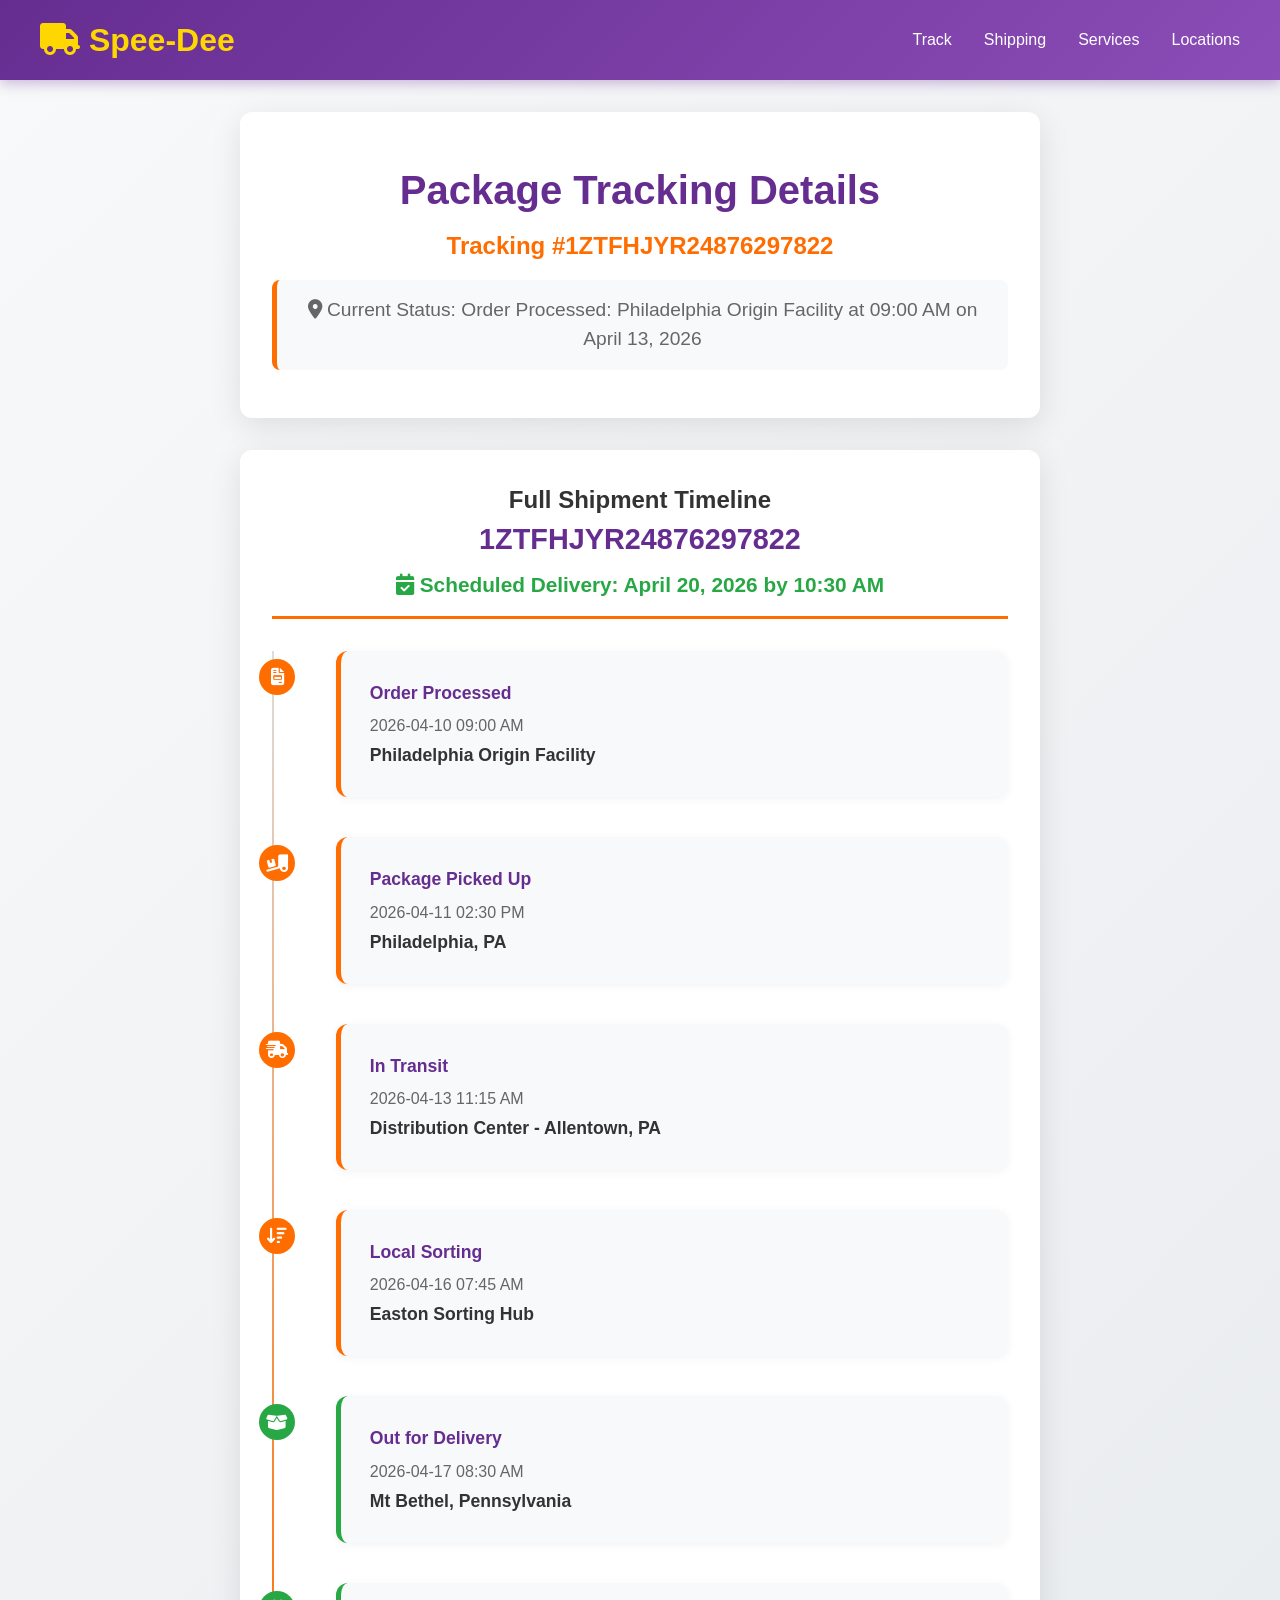
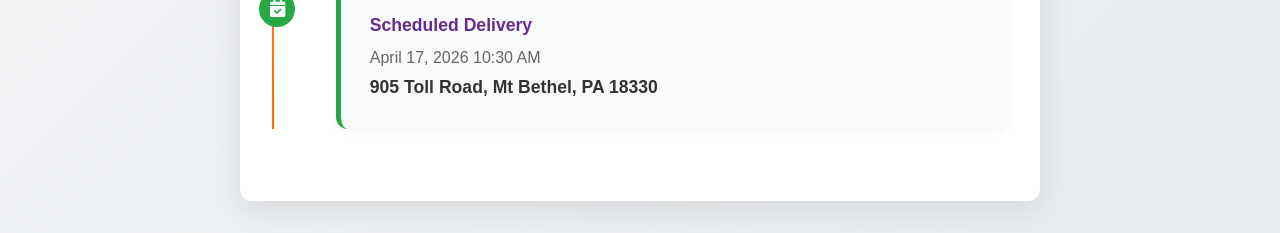
==== page.html @ 90066795 "Add files via upload" ====
<!DOCTYPE html>
<html lang="en">
<head>
  <meta charset="UTF-8" />
  <meta name="viewport" content="width=device-width, initial-scale=1.0" />
  <title>UPS ® Tracking - 1ZTFHJYR24876297822</title>
<link rel="stylesheet" href="https://cdnjs.cloudflare.com/ajax/libs/font-awesome/6.4.0/css/all.min.css">
  <link rel="stylesheet" href="styles.css">






  </head>

<body>

  <header>
    <div class="header-content">
      <div class="logo">
        <i class="fas fa-truck"></i> Spee-Dee
      </div>
      <nav>
        <div class="nav-links">
          <a href="#">Track</a>
          <a href="#">Shipping</a>
          <a href="#">Services</a>
          <a href="#">Locations</a>
        </div>
      </nav>
    </div>
  </header>

  <main>
    <section class="tracking-header">
      <h1>Package Tracking Details</h1>
      <div class="tracking-id">Tracking #1ZTFHJYR24876297822</div>
      <div class="current-status">
        <i class="fas fa-map-marker-alt"></i> Current Status: Order Processed: Philadelphia Origin Facility at 09:00 AM on April 13, 2026
      </div>
    </section>

    <section id="results">
      <div class="shipment-info">
        <h2>Full Shipment Timeline</h2>
        <div class="shipment-id">1ZTFHJYR24876297822</div>
        <div class="eta">
          <i class="fas fa-calendar-check"></i> Scheduled Delivery: April 20, 2026 by 10:30 AM
        </div>
      </div>
      <div class="timeline" id="timeline"></div>
    </section>
  </main>

  <script src="script.js" defer></script>



</body>
</html>
---- styles.css ----
* {
  margin: 0;
  padding: 0;
  box-sizing: border-box;
}

body {
  font-family: 'Helvetica Neue', Arial, sans-serif;
  line-height: 1.5;
  color: #333;
  background: linear-gradient(135deg, #f8f9fa 0%, #e9ecef 100%);
  min-height: 100vh;
}

header {
  background: linear-gradient(135deg, #662d91 0%, #8b4db7 100%);
  color: white;
  padding: 1rem 2rem;
  box-shadow: 0 4px 12px rgba(102, 45, 145, 0.3);
  position: sticky;
  top: 0;
  z-index: 100;
}

.header-content {
  max-width: 1200px;
  margin: 0 auto;
  display: flex;
  align-items: center;
  justify-content: space-between;
  flex-wrap: wrap;
}

.logo {
  font-size: 2rem;
  font-weight: bold;
  color: #ffd700;
}

.nav-links {
  display: flex;
  gap: 2rem;
}

.nav-links a {
  color: white;
  text-decoration: none;
  font-weight: 500;
  transition: color 0.3s;
}

.nav-links a:hover {
  color: #ffd700;
}

.tracking-header {
  text-align: center;
  padding: 3rem 2rem;
  background: white;
  margin: 2rem auto;
  max-width: 800px;
  border-radius: 12px;
  box-shadow: 0 8px 32px rgba(0,0,0,0.1);
}

.tracking-header h1 {
  font-size: 2.5rem;
  color: #662d91;
  margin-bottom: 0.5rem;
}

.tracking-id {
  font-size: 1.5rem;
  color: #ff6c00;
  font-weight: bold;
  margin-bottom: 1rem;
}

.current-status {
  font-size: 1.2rem;
  color: #666;
  background: #f8f9fa;
  padding: 1rem;
  border-radius: 8px;
  border-left: 5px solid #ff6c00;
}

#results {
  max-width: 800px;
  margin: 0 auto 2rem;
  padding: 2rem;
  background: white;
  border-radius: 12px;
  box-shadow: 0 8px 32px rgba(0,0,0,0.1);
}

.shipment-info {
  text-align: center;
  margin-bottom: 2rem;
  padding-bottom: 1rem;
  border-bottom: 3px solid #ff6c00;
}

.shipment-id {
  font-size: 1.8rem;
  color: #662d91;
  font-weight: bold;
}

.eta {
  font-size: 1.3rem;
  color: #28a745;
  font-weight: bold;
  margin-top: 0.5rem;
}

.timeline {
  position: relative;
  padding-left: 2rem;
}

.timeline::before {
  content: '';
  position: absolute;
  left: 0;
  top: 0;
  bottom: 0;
  width: 2px;
  background: linear-gradient(to bottom, #ddd, #ff6c00);
}

.status-item {
  position: relative;
  margin-bottom: 2.5rem;
  opacity: 0;
  transform: translateX(-30px);
  animation: slideIn 0.6s forwards;
}

.status-item:nth-child(even) {
  animation-delay: 0.1s;
}

.status-item:nth-child(odd) {
  animation-delay: 0.2s;
}

@keyframes slideIn {
  to {
    opacity: 1;
    transform: translateX(0);
  }
}

.status-icon {
  position: absolute;
  left: -45px;
  top: 0.5rem;
  width: 36px;
  height: 36px;
  background: #ff6c00;
  border-radius: 50%;
  display: flex;
  align-items: center;
  justify-content: center;
  color: white;
  font-size: 1.1rem;
}

.status-content {
  background: #f8f9fa;
  padding: 1.8rem;
  border-radius: 12px;
  border-left: 5px solid #ff6c00;
  margin-left: 2rem;
  box-shadow: 0 2px 10px rgba(0,0,0,0.05);
}

.status-title {
  font-weight: bold;
  color: #662d91;
  font-size: 1.1rem;
  margin-bottom: 0.5rem;
}

.status-date {
  color: #666;
  font-size: 1rem;
  margin-bottom: 0.25rem;
}

.status-location {
  font-weight: 600;
  color: #333;
  font-size: 1.1rem;
}

.delivered .status-icon, .scheduled .status-icon {
  background: #28a745;
}

.delivered .status-content, .scheduled .status-content {
  border-left-color: #28a745;
}

@media (max-width: 768px) {
  .header-content {
    flex-direction: column;
    gap: 1rem;
  }

  .nav-links {
    gap: 1rem;
  }

  .timeline {
    padding-left: 1.5rem;
  }

  .status-icon {
    left: -30px;
    width: 32px;
    height: 32px;
  }

  .status-content {
    margin-left: 2rem;
  }
}
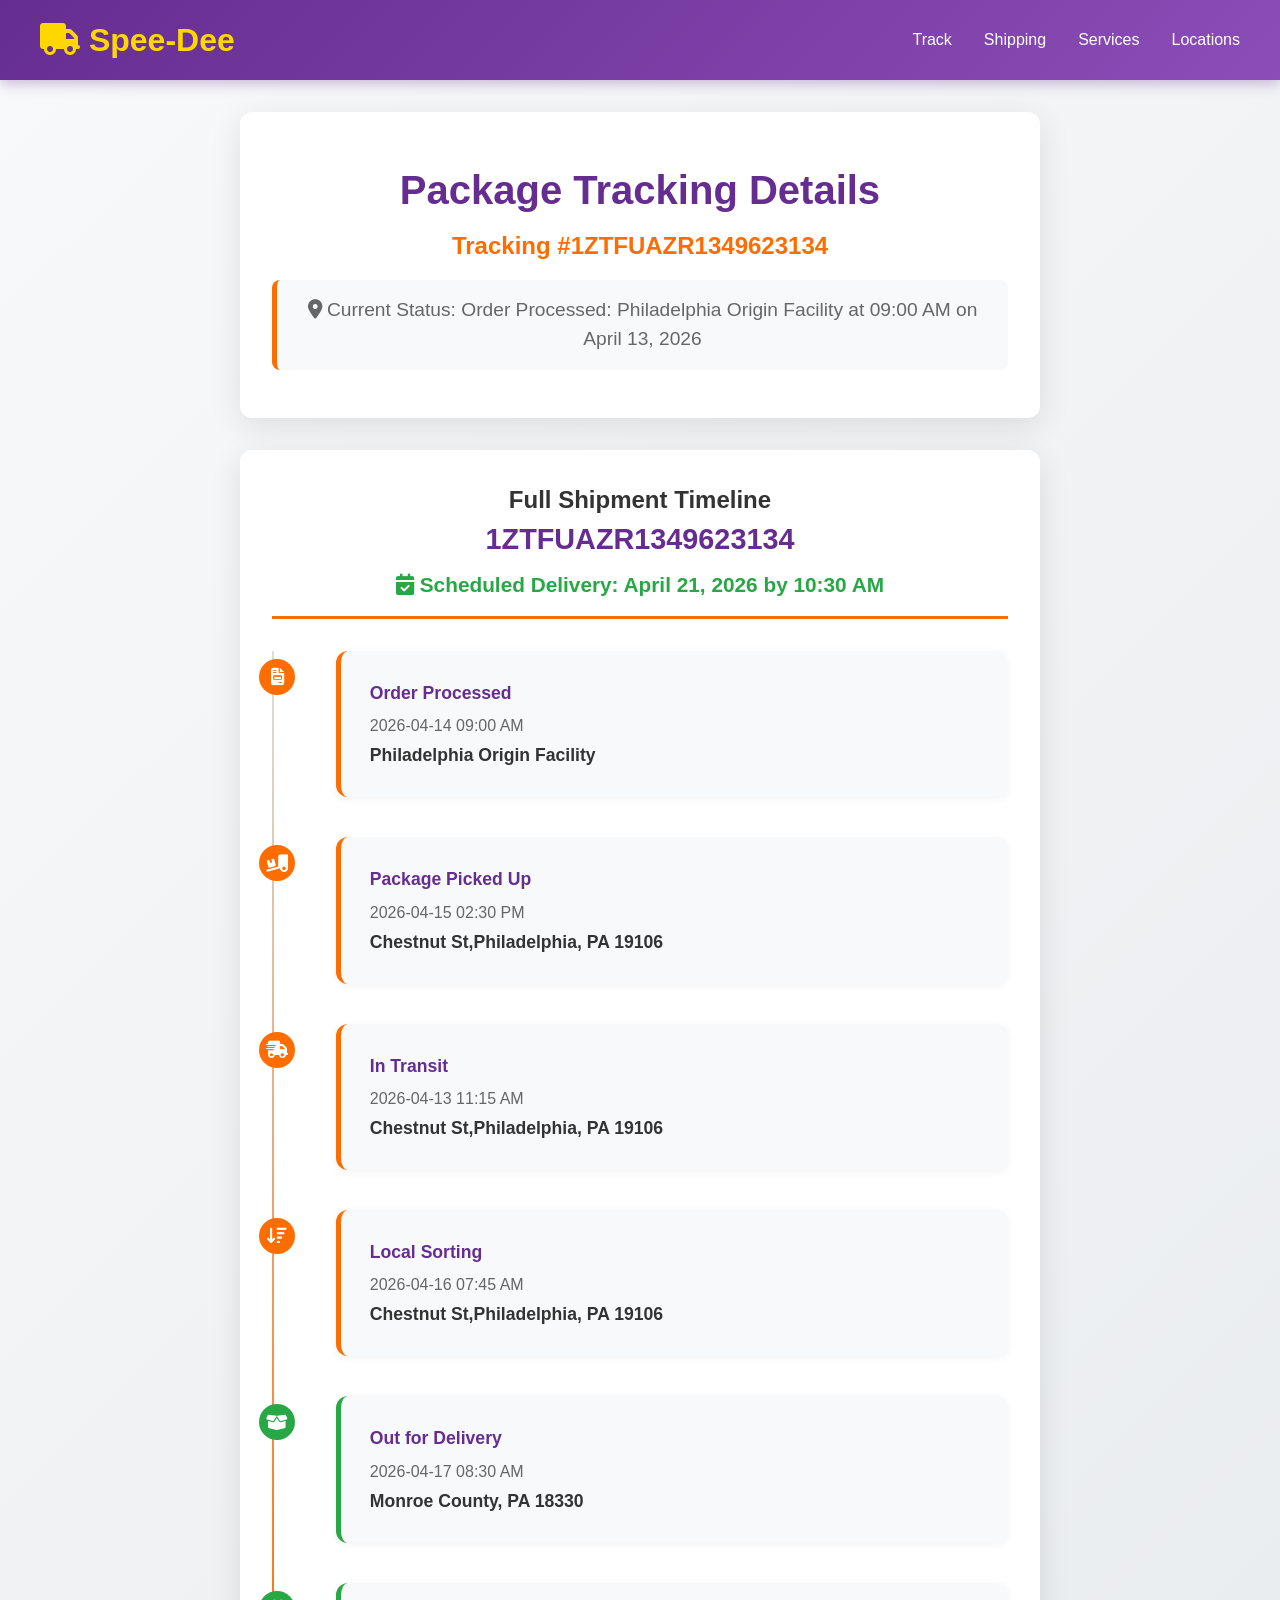
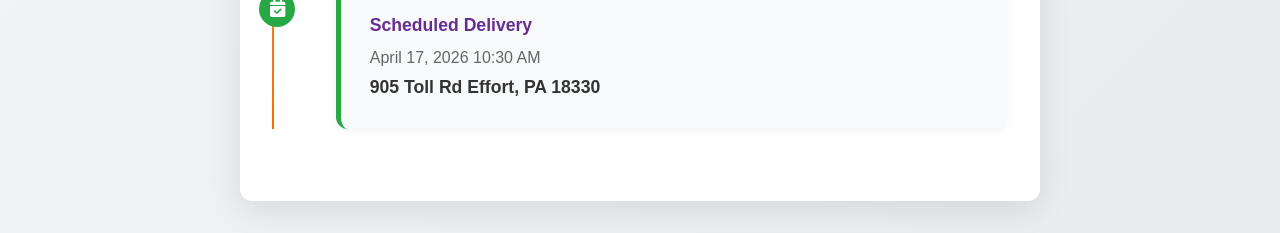
==== commit f272b940: "Minor edits to tracking id" ====
--- a/page.html
+++ b/page.html
@@ -3,7 +3,7 @@
 <head>
   <meta charset="UTF-8" />
   <meta name="viewport" content="width=device-width, initial-scale=1.0" />
-  <title>UPS ® Tracking - 1ZTFHJYR24876297822</title>
+  <title>UPS ® Tracking - 1ZTFUAZR1349623134</title>
 <link rel="stylesheet" href="https://cdnjs.cloudflare.com/ajax/libs/font-awesome/6.4.0/css/all.min.css">
   <link rel="stylesheet" href="styles.css">
 
@@ -35,7 +35,7 @@
   <main>
     <section class="tracking-header">
       <h1>Package Tracking Details</h1>
-      <div class="tracking-id">Tracking #1ZTFHJYR24876297822</div>
+      <div class="tracking-id">Tracking #1ZTFUAZR1349623134</div>
       <div class="current-status">
         <i class="fas fa-map-marker-alt"></i> Current Status: Order Processed: Philadelphia Origin Facility at 09:00 AM on April 13, 2026
       </div>
@@ -44,9 +44,9 @@
     <section id="results">
       <div class="shipment-info">
         <h2>Full Shipment Timeline</h2>
-        <div class="shipment-id">1ZTFHJYR24876297822</div>
+        <div class="shipment-id">1ZTFUAZR1349623134</div>
         <div class="eta">
-          <i class="fas fa-calendar-check"></i> Scheduled Delivery: April 20, 2026 by 10:30 AM
+          <i class="fas fa-calendar-check"></i> Scheduled Delivery: April 21, 2026 by 10:30 AM
         </div>
       </div>
       <div class="timeline" id="timeline"></div>
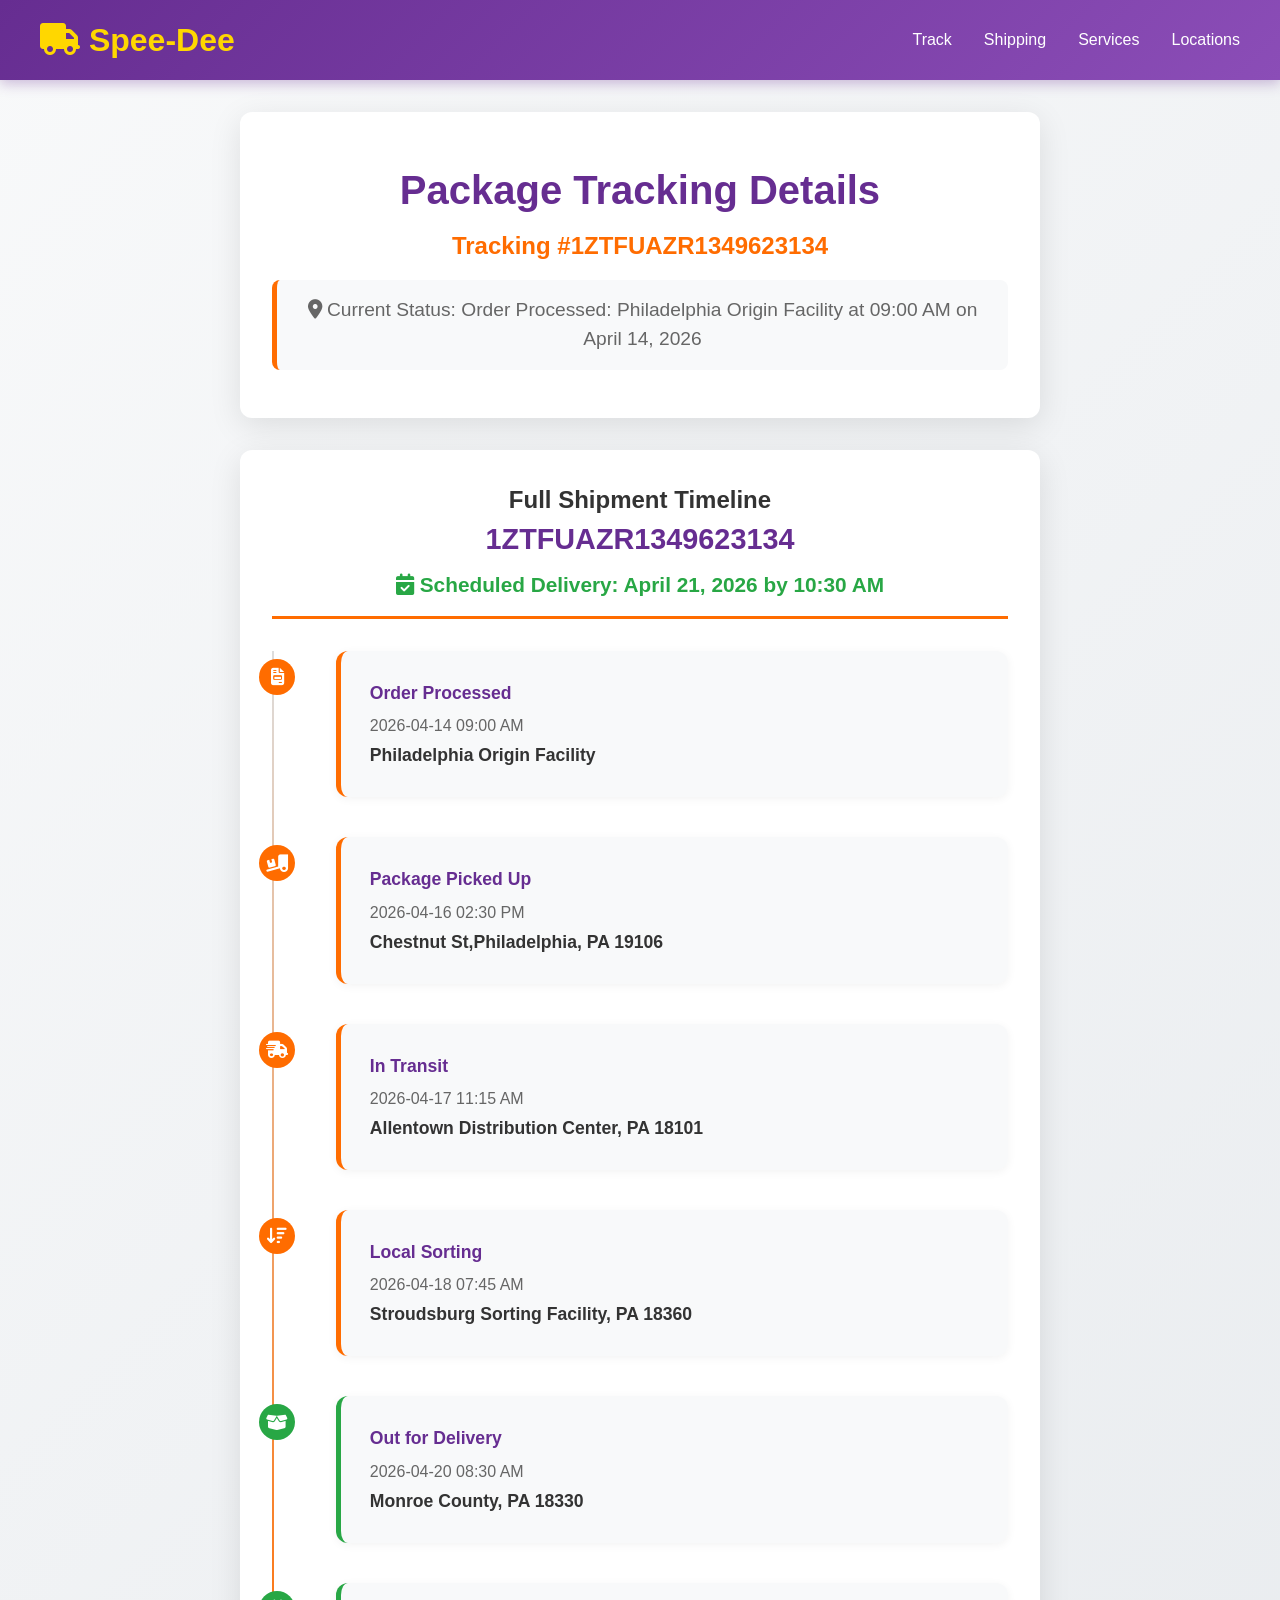
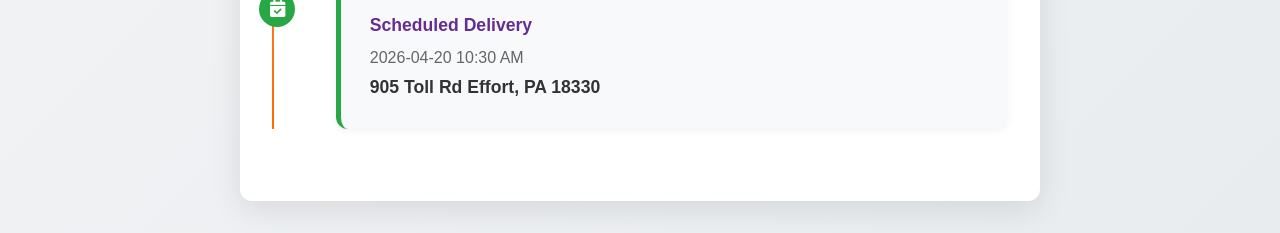
==== commit 264847ec: "time changes" ====
--- a/page.html
+++ b/page.html
@@ -37,7 +37,7 @@
       <h1>Package Tracking Details</h1>
       <div class="tracking-id">Tracking #1ZTFUAZR1349623134</div>
       <div class="current-status">
-        <i class="fas fa-map-marker-alt"></i> Current Status: Order Processed: Philadelphia Origin Facility at 09:00 AM on April 13, 2026
+        <i class="fas fa-map-marker-alt"></i> Current Status: Order Processed: Philadelphia Origin Facility at 09:00 AM on April 14, 2026
       </div>
     </section>
 
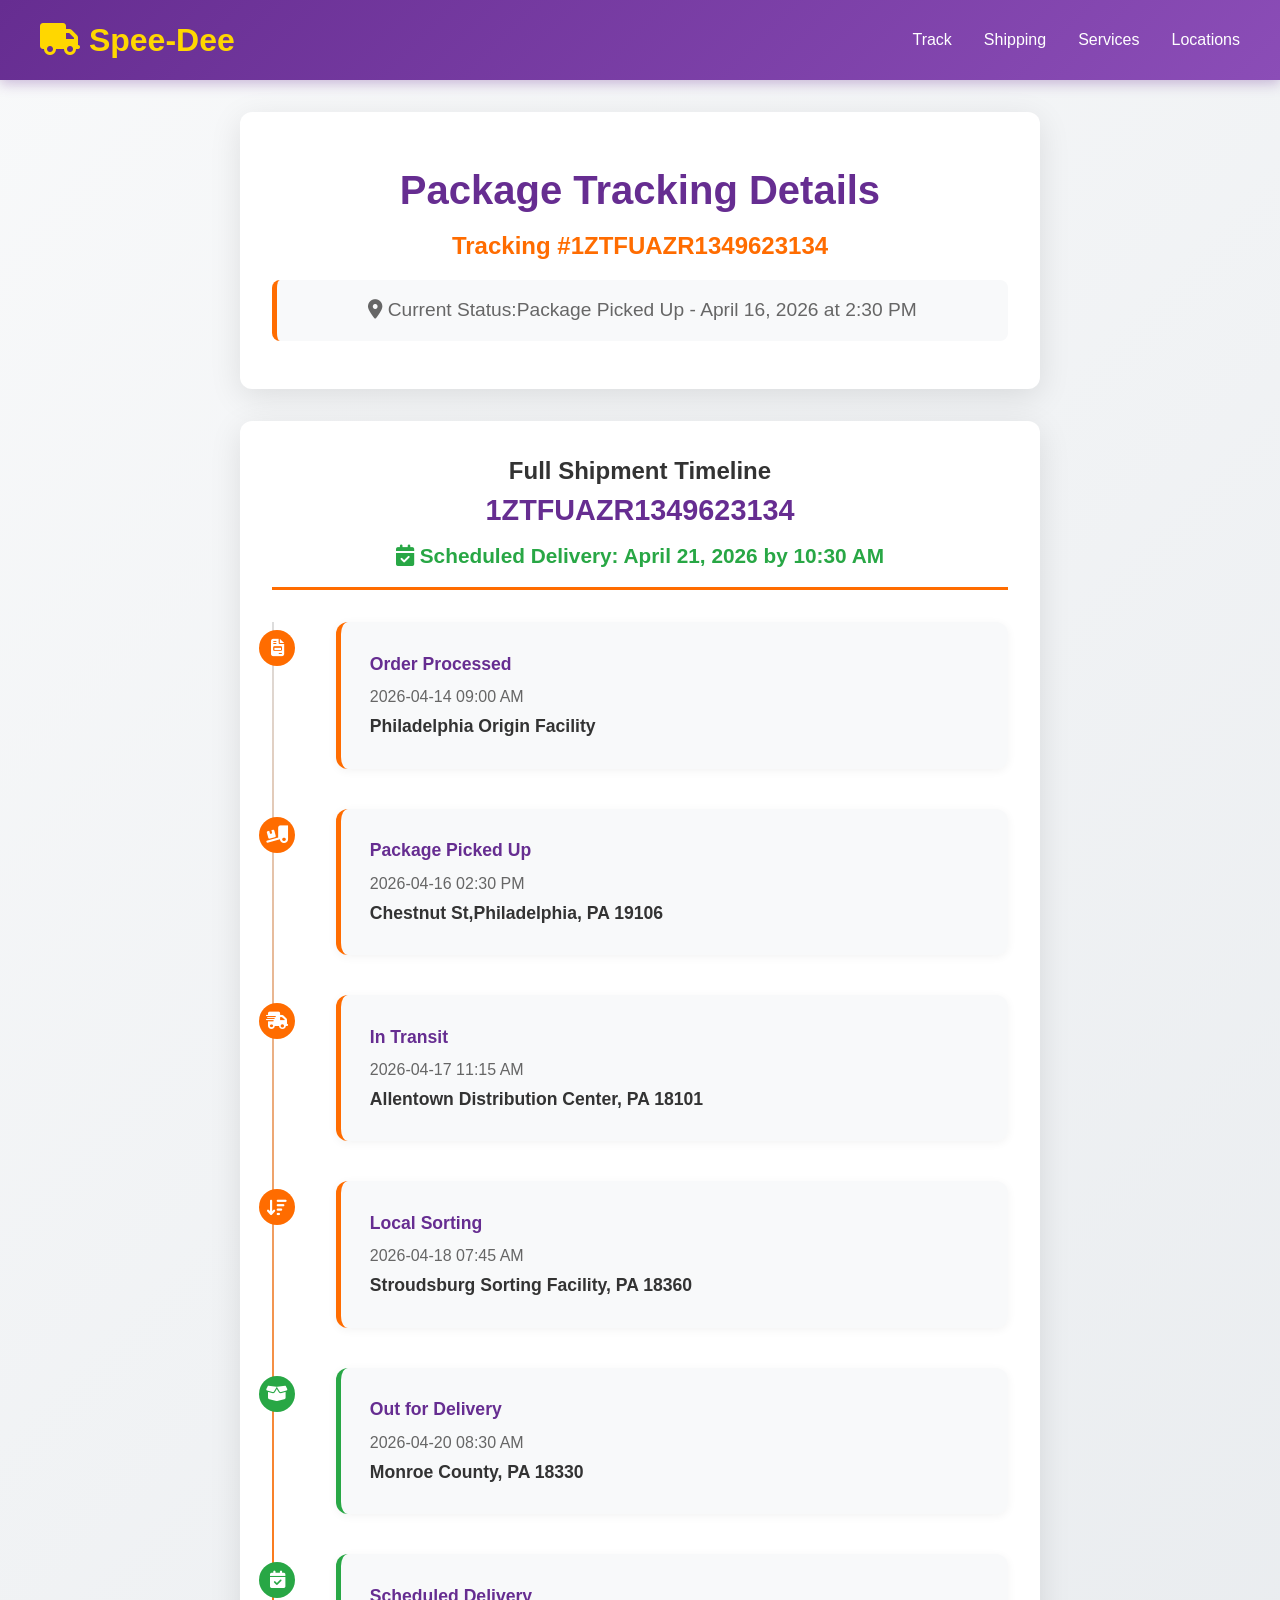
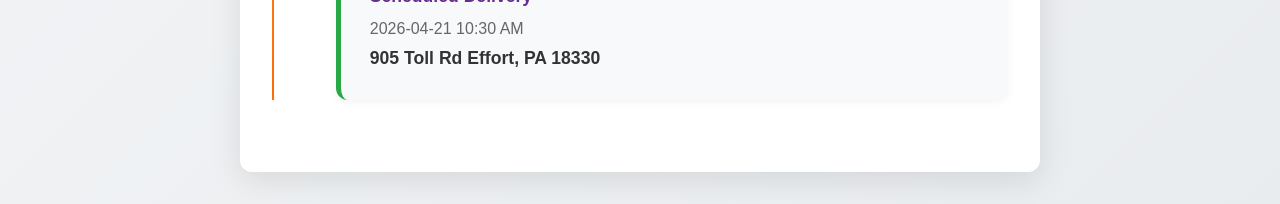
==== commit 018362b4: "update" ====
--- a/page.html
+++ b/page.html
@@ -37,8 +37,7 @@
       <h1>Package Tracking Details</h1>
       <div class="tracking-id">Tracking #1ZTFUAZR1349623134</div>
       <div class="current-status">
-        <i class="fas fa-map-marker-alt"></i> Current Status: Order Processed: Philadelphia Origin Facility at 09:00 AM on April 14, 2026
-      </div>
+        <i class="fas fa-map-marker-alt"></i> Current Status:Package Picked Up - April 16, 2026 at 2:30 PM
     </section>
 
     <section id="results">
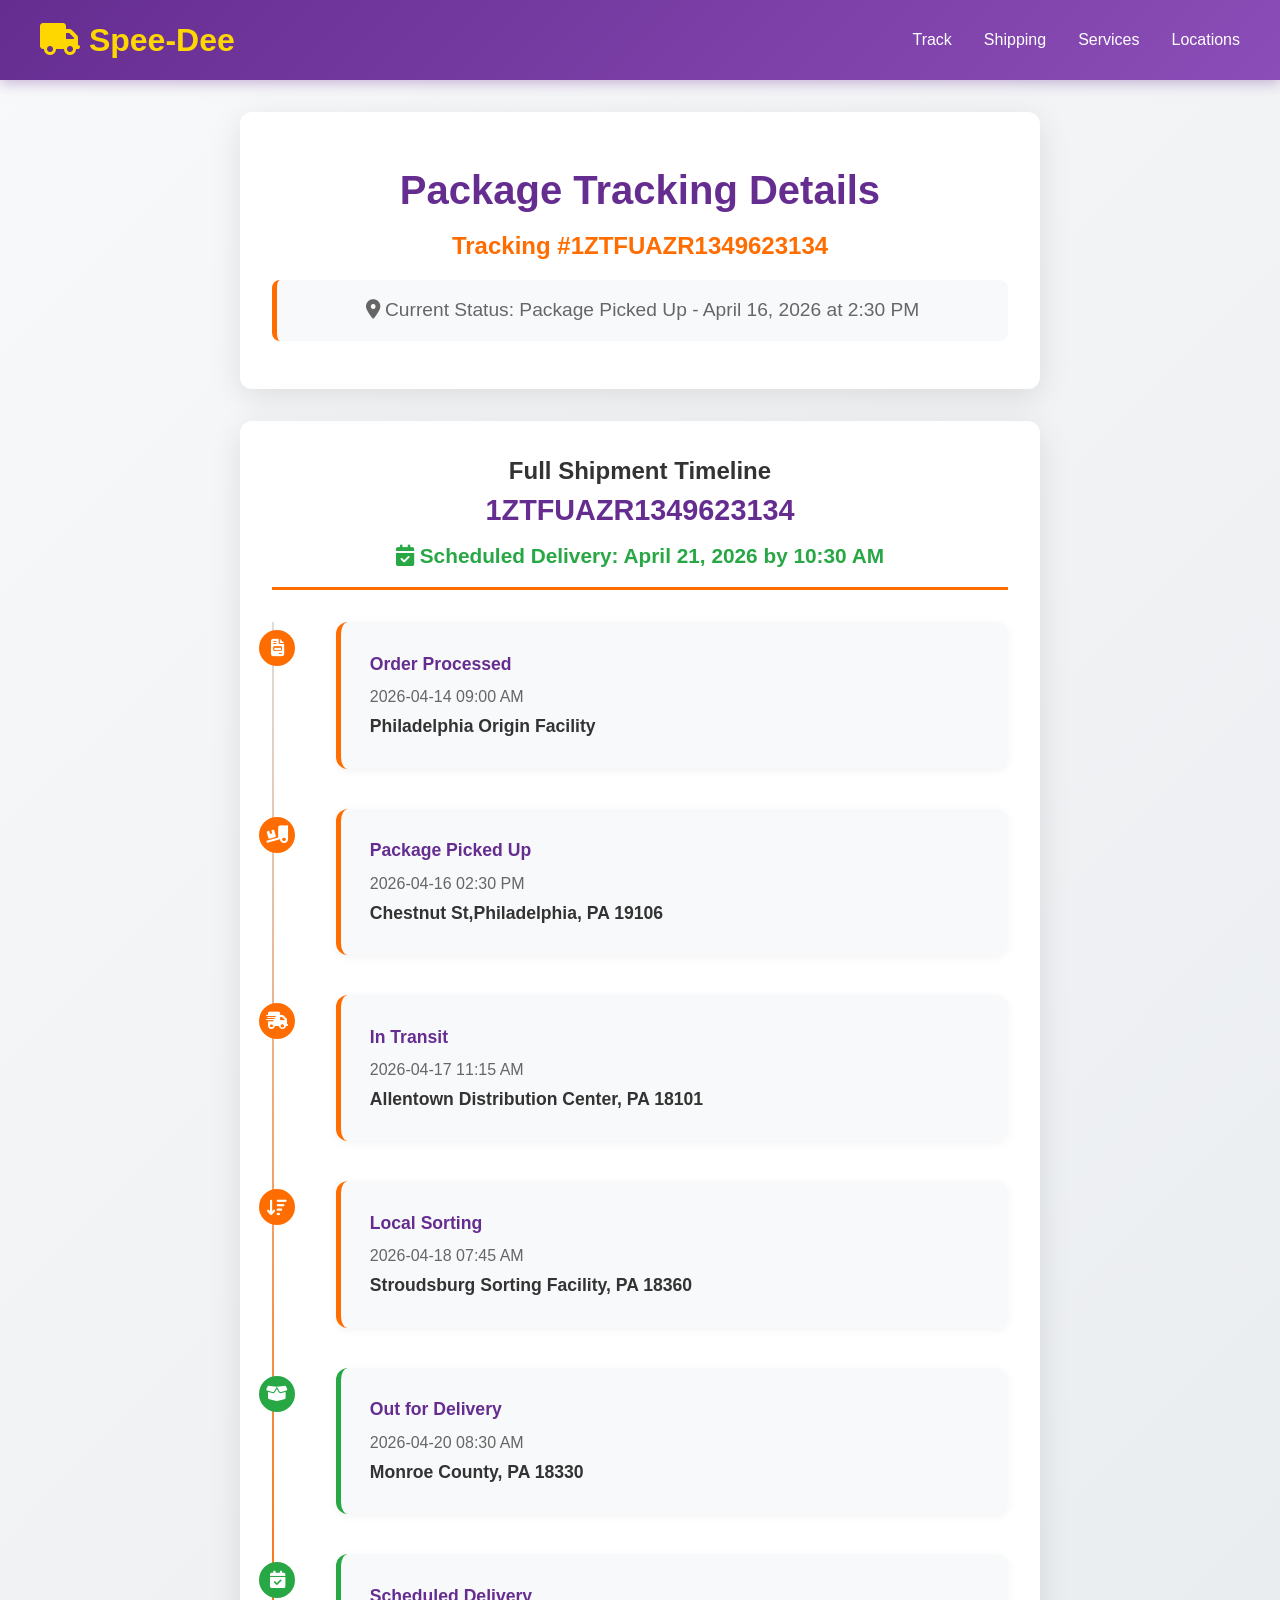
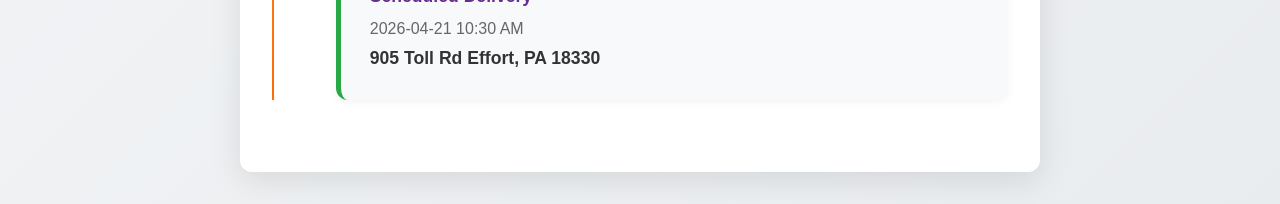
==== commit 71b26b81: "space" ====
--- a/page.html
+++ b/page.html
@@ -37,7 +37,7 @@
       <h1>Package Tracking Details</h1>
       <div class="tracking-id">Tracking #1ZTFUAZR1349623134</div>
       <div class="current-status">
-        <i class="fas fa-map-marker-alt"></i> Current Status:Package Picked Up - April 16, 2026 at 2:30 PM
+        <i class="fas fa-map-marker-alt"></i> Current Status: Package Picked Up - April 16, 2026 at 2:30 PM
     </section>
 
     <section id="results">
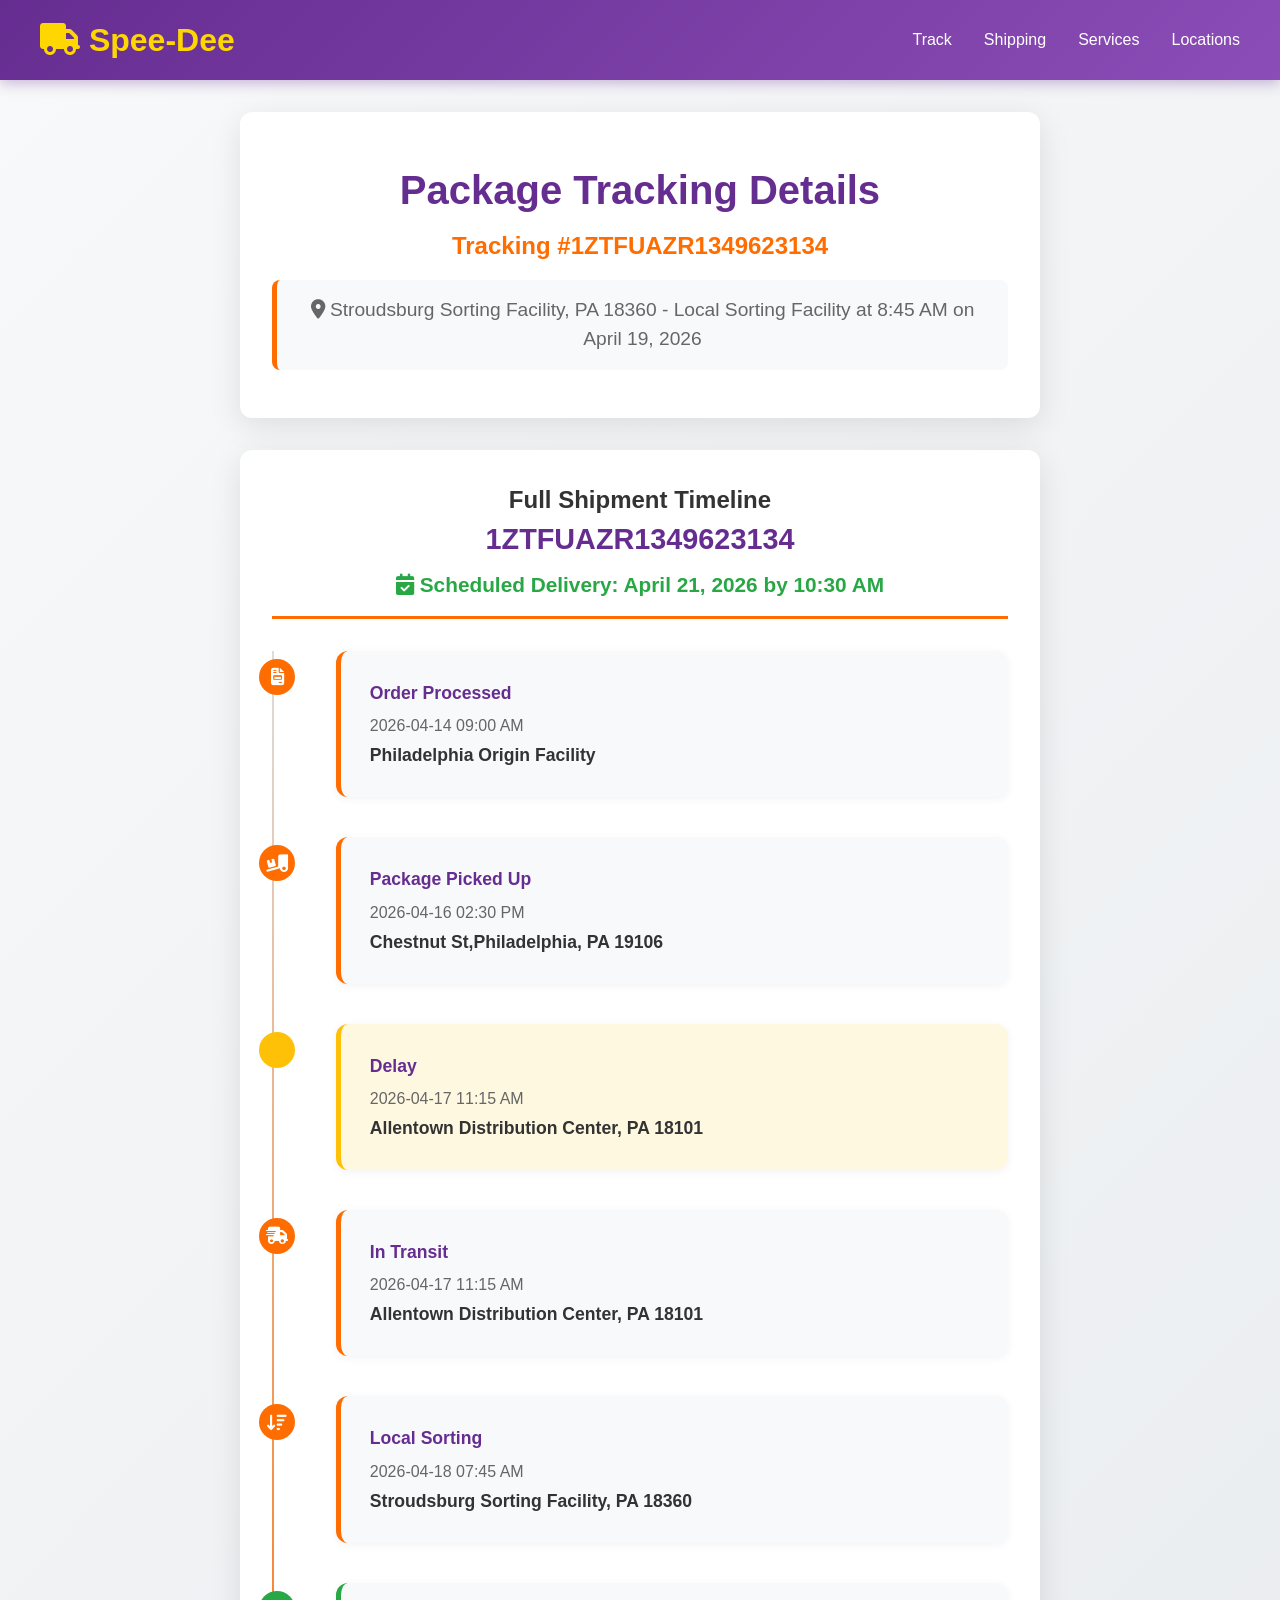
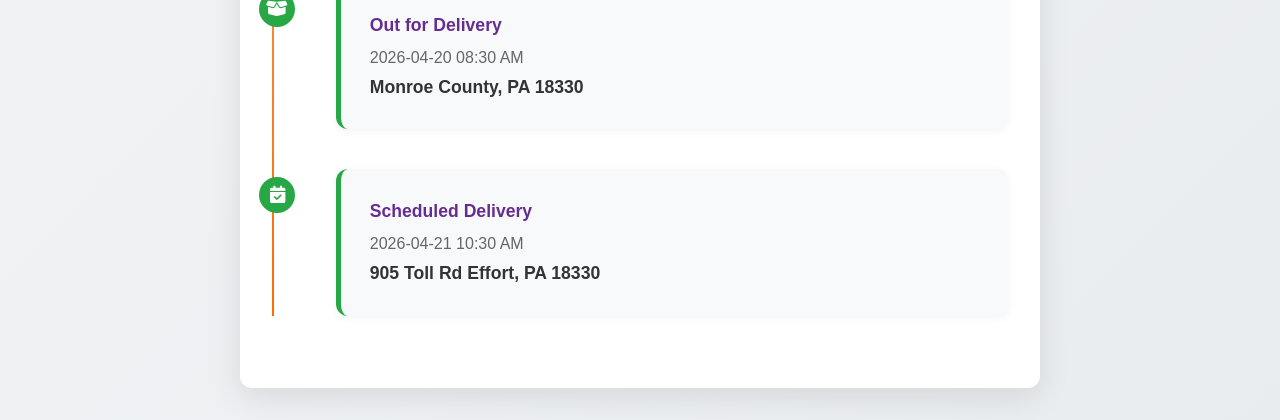
==== commit 8ce64668: "hb" ====
--- a/page.html
+++ b/page.html
@@ -37,7 +37,7 @@
       <h1>Package Tracking Details</h1>
       <div class="tracking-id">Tracking #1ZTFUAZR1349623134</div>
       <div class="current-status">
-        <i class="fas fa-map-marker-alt"></i> Current Status: Package Picked Up - April 16, 2026 at 2:30 PM
+        <i class="fas fa-map-marker-alt"></i> Stroudsburg Sorting Facility, PA 18360 - Local Sorting Facility at 8:45 AM on April 19, 2026
     </section>
 
     <section id="results">
--- a/styles.css
+++ b/styles.css
@@ -199,6 +199,16 @@
   background: #28a745;
 }
 
+.warning .status-icon {
+  background: #ffc107;
+  color: #333;
+}
+
+.warning .status-content {
+  border-left-color: #ffc107;
+  background: #fff8e1;
+}
+
 .delivered .status-content, .scheduled .status-content {
   border-left-color: #28a745;
 }
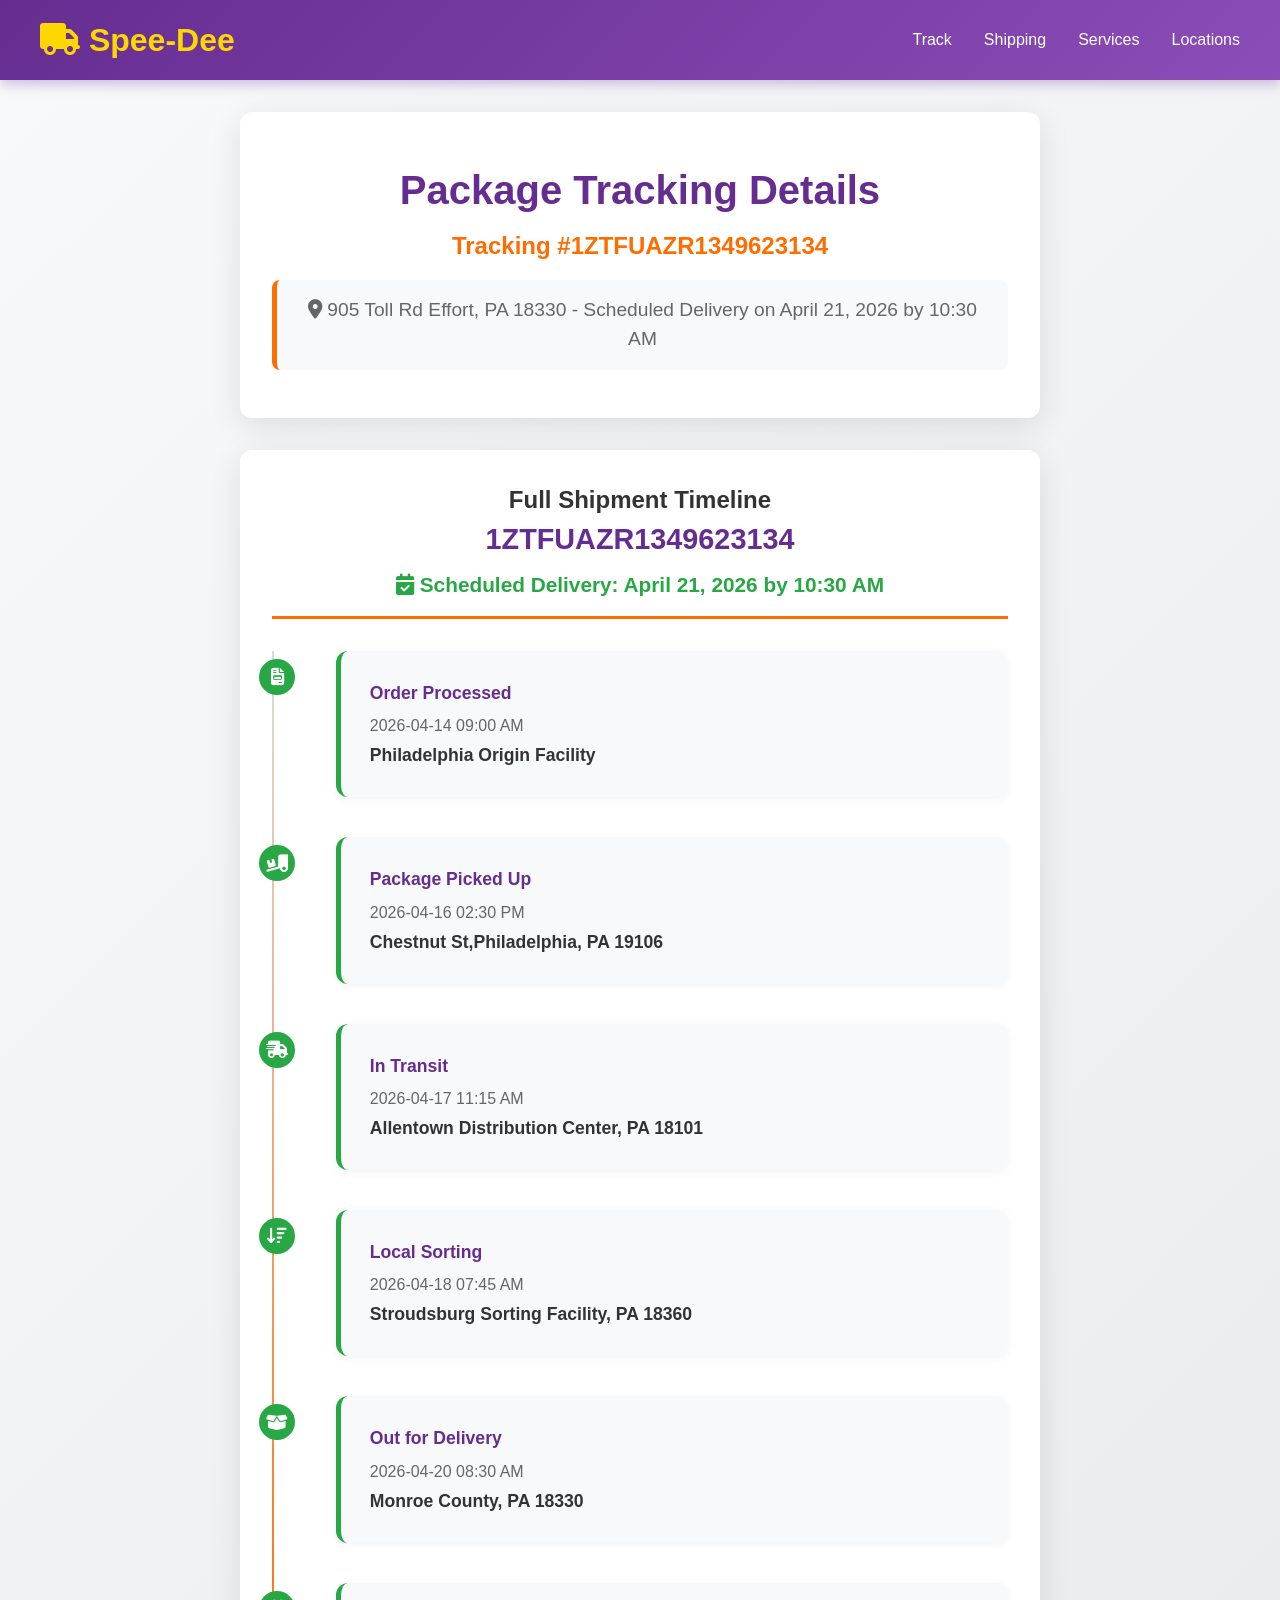
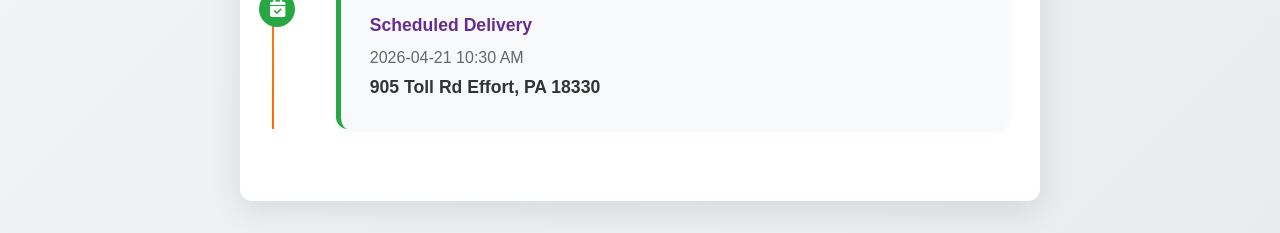
==== commit 41ebf04a: "edited" ====
--- a/page.html
+++ b/page.html
@@ -1,21 +1,14 @@
-  <!DOCTYPE html>
+<!DOCTYPE html>
 <html lang="en">
 <head>
   <meta charset="UTF-8" />
   <meta name="viewport" content="width=device-width, initial-scale=1.0" />
-  <title>UPS ® Tracking - 1ZTFUAZR1349623134</title>
-<link rel="stylesheet" href="https://cdnjs.cloudflare.com/ajax/libs/font-awesome/6.4.0/css/all.min.css">
+  <title>Spee-Dee Tracking - 1ZTFUAZR1349623134</title>
+  <link rel="stylesheet" href="https://cdnjs.cloudflare.com/ajax/libs/font-awesome/6.4.0/css/all.min.css">
   <link rel="stylesheet" href="styles.css">
-
-
-
-
-
-
-  </head>
+</head>
 
 <body>
-
   <header>
     <div class="header-content">
       <div class="logo">
@@ -37,7 +30,8 @@
       <h1>Package Tracking Details</h1>
       <div class="tracking-id">Tracking #1ZTFUAZR1349623134</div>
       <div class="current-status">
-        <i class="fas fa-map-marker-alt"></i> Stroudsburg Sorting Facility, PA 18360 - Local Sorting Facility at 8:45 AM on April 19, 2026
+        <i class="fas fa-map-marker-alt"></i> 905 Toll Rd Effort, PA 18330 - Scheduled Delivery on April 21, 2026 by 10:30 AM
+      </div>
     </section>
 
     <section id="results">
@@ -53,9 +47,5 @@
   </main>
 
   <script src="script.js" defer></script>
-
-
-
 </body>
 </html>
-
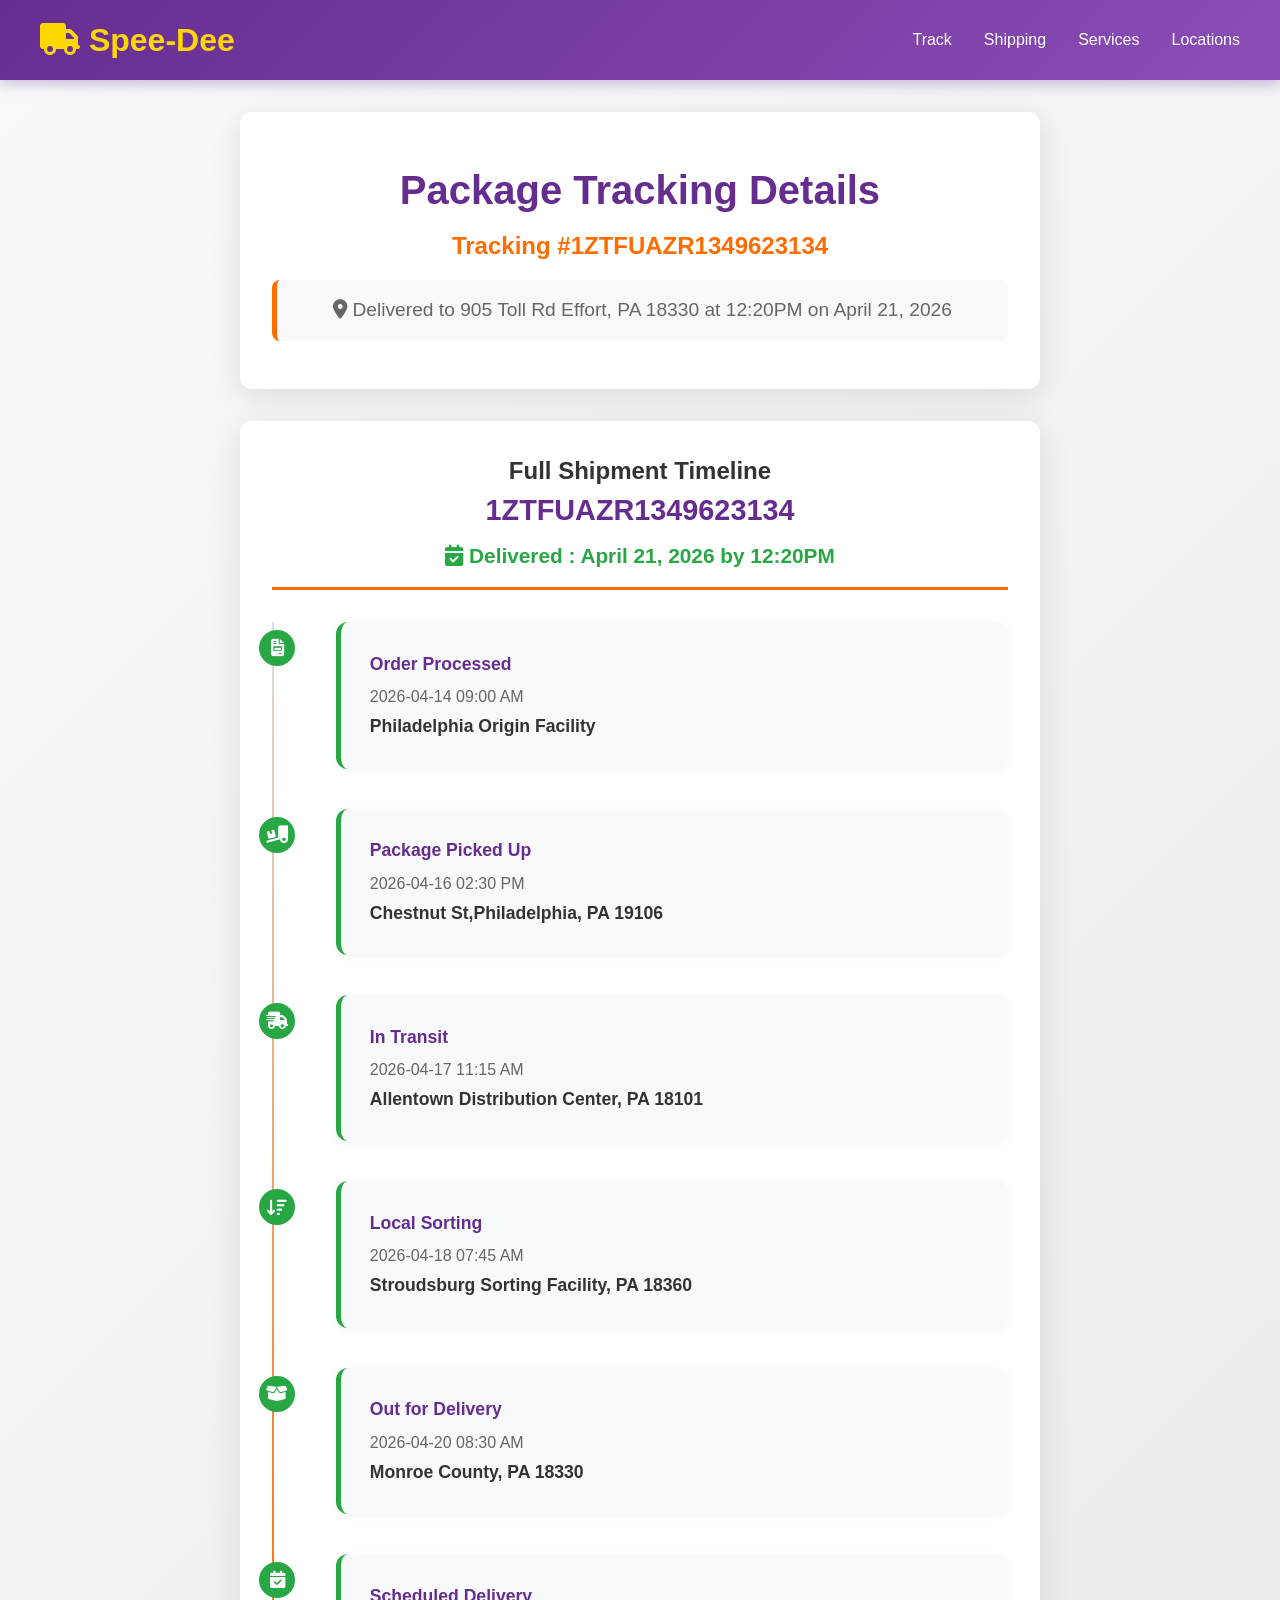
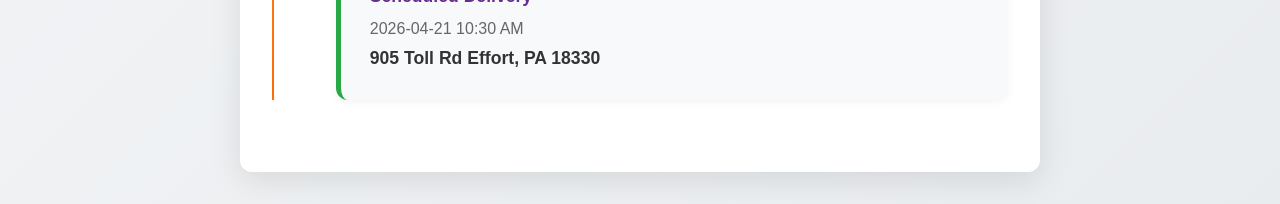
==== commit 7850ed3f: "DELIVERED" ====
--- a/page.html
+++ b/page.html
@@ -30,7 +30,7 @@
       <h1>Package Tracking Details</h1>
       <div class="tracking-id">Tracking #1ZTFUAZR1349623134</div>
       <div class="current-status">
-        <i class="fas fa-map-marker-alt"></i> 905 Toll Rd Effort, PA 18330 - Scheduled Delivery on April 21, 2026 by 10:30 AM
+        <i class="fas fa-map-marker-alt"></i> Delivered to 905 Toll Rd Effort, PA 18330 at 12:20PM on April 21, 2026
       </div>
     </section>
 
@@ -39,7 +39,7 @@
         <h2>Full Shipment Timeline</h2>
         <div class="shipment-id">1ZTFUAZR1349623134</div>
         <div class="eta">
-          <i class="fas fa-calendar-check"></i> Scheduled Delivery: April 21, 2026 by 10:30 AM
+          <i class="fas fa-calendar-check"></i>  Delivered : April 21, 2026 by 12:20PM
         </div>
       </div>
       <div class="timeline" id="timeline"></div>
